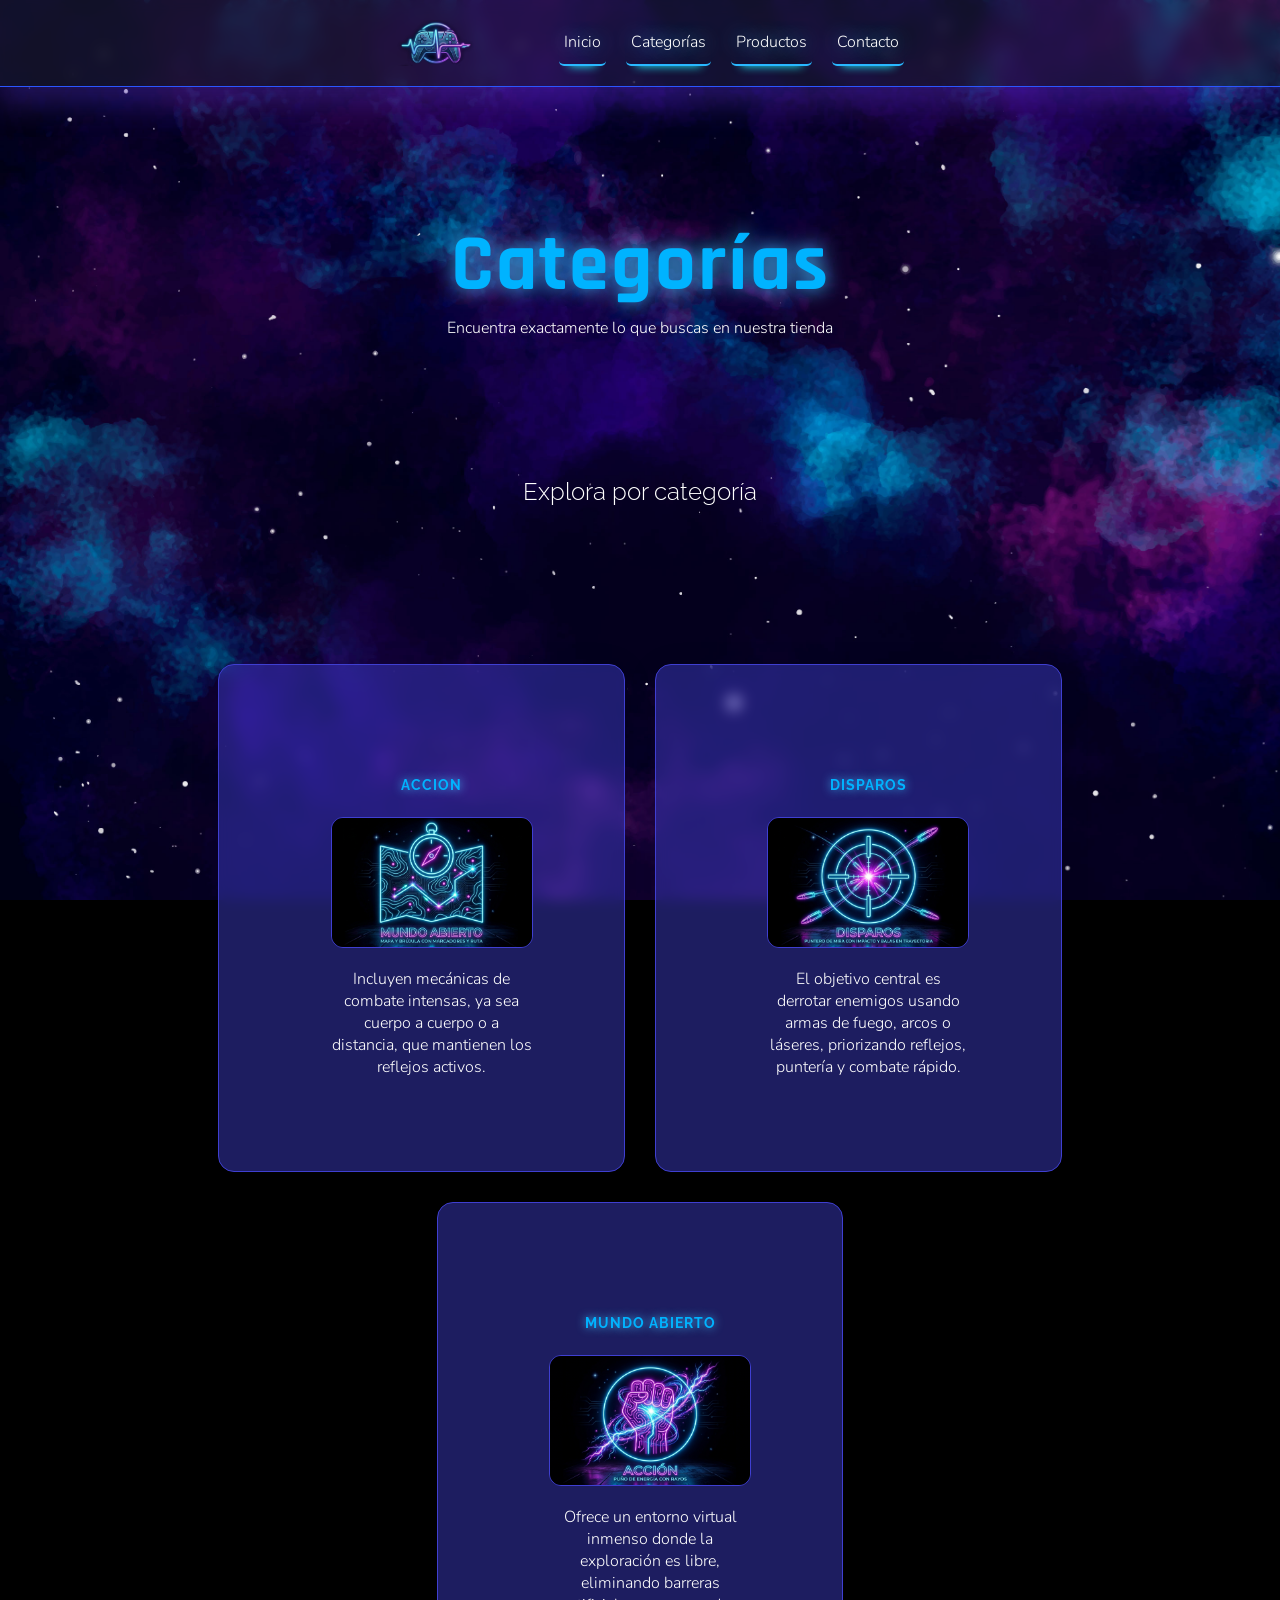
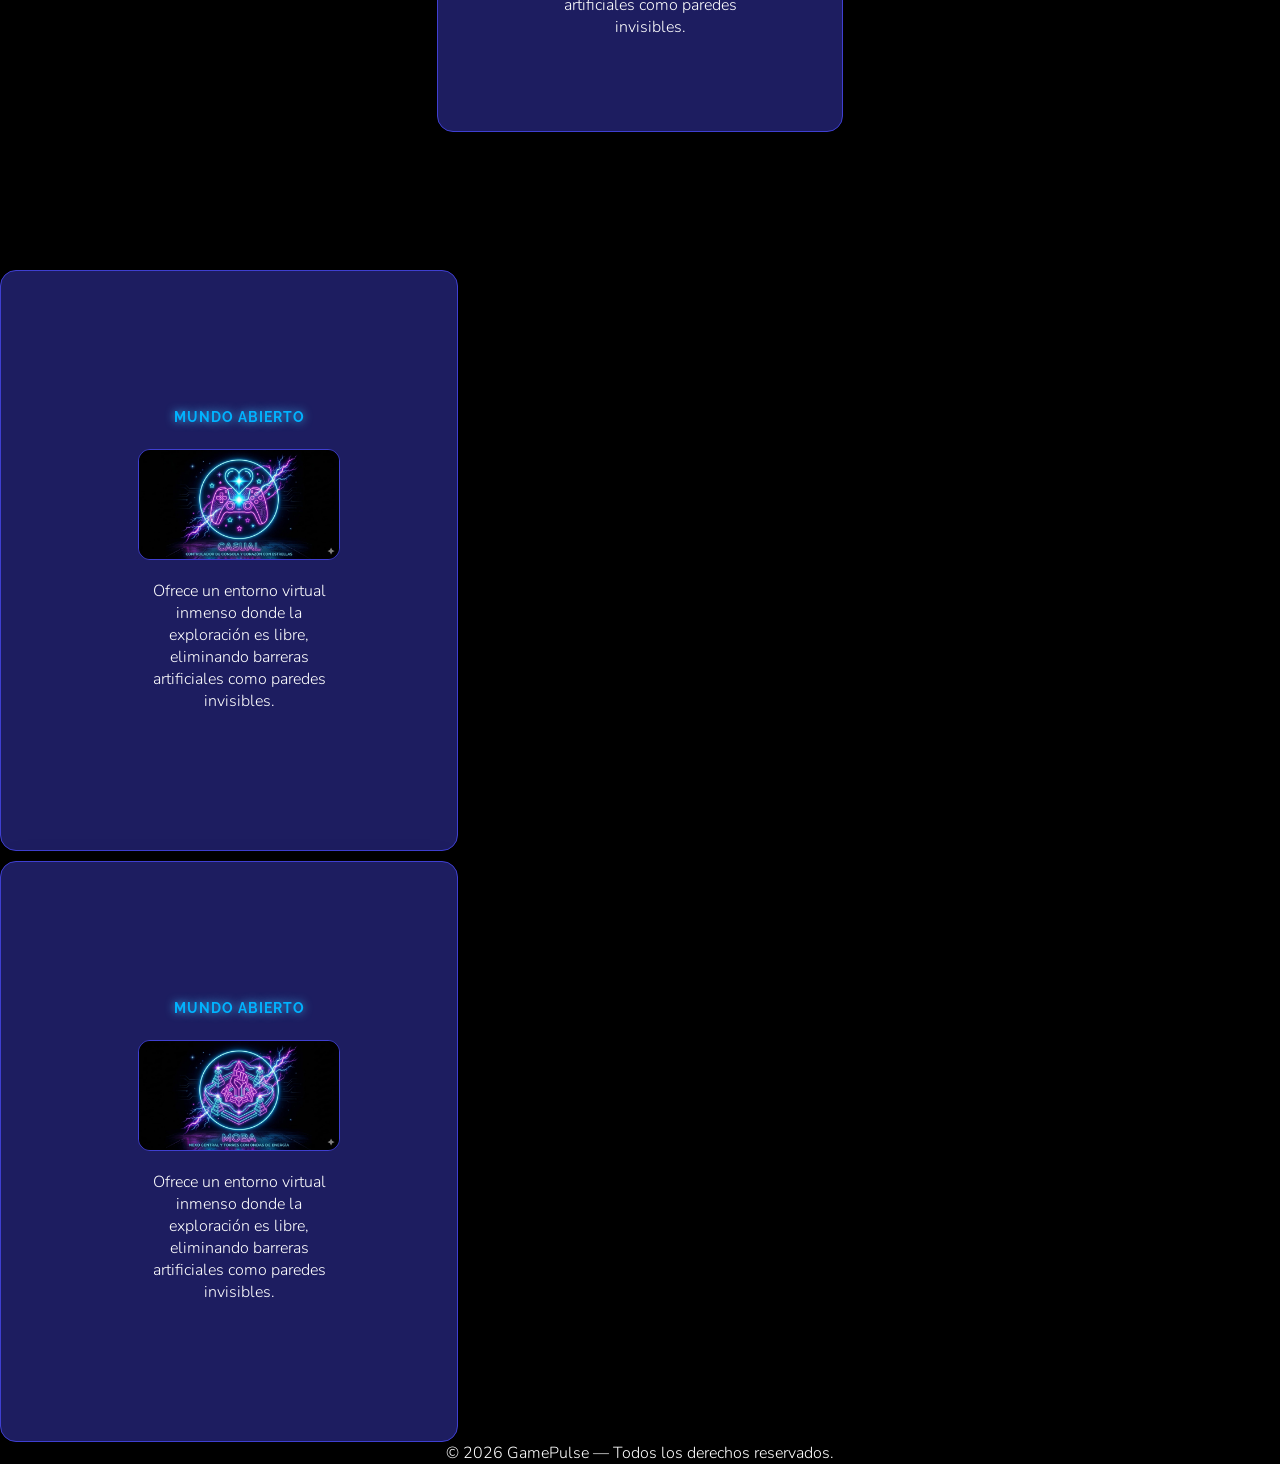
==== categorias.html @ c671c25f "trabajp cpmpleto" ====
<!DOCTYPE html>
<html lang="es">
<head>
  <meta charset="UTF-8" />
  <meta name="viewport" content="width=device-width, initial-scale=1.0" />
  <title>Categorías | GamePulse</title>
  <link rel="stylesheet" href="assets/css/Categorías y Contacto.css" />
</head>
<body>

  <header class="header-seccion">
    <div class="container header-div">
      <a href="index.html" class="logo">
        <img src="assets/img/logo.png" alt="">
      </a>
      <nav class="header-nav" aria-label="Navegación principal">
        <ul>
          <li id="inicio"><a href="index.html">Inicio</a></li>
          <li id="categorias"><a href="categorias.html" class="active">Categorías</a></li>
          <li id="productos"><a href="productos.html">Productos</a></li>
          <li id="contacto"><a href="contacto.html">Contacto</a></li>
        </ul>
      </nav>
    </div>
  </header>

  
  <main>
    <section class="categoria-seccion">
      <div class="container titulo-sitio">
        <h1>Categorías</h1>
        <p>Encuentra exactamente lo que buscas en nuestra tienda</p>
      </div>
      <h2 class="titulo-seccion">Explora por categoría</h2>
      <div class="categorias-div">
        <div class="opcion-div">
          <a href="productos.html" class="opcion-a">
            <h3>Accion</h3>
            <img src="assets/img/productos/categorias/accion.png" alt="Categoria-img">
            <p>
              Incluyen mecánicas de combate intensas, ya sea cuerpo a cuerpo o a distancia,
              que mantienen los reflejos activos.
            </p>
          </a>
        </div>
        <div class="opcion-div">
          <a href="productos.html" class="opcion-a">
            <h3>Disparos</h3>
            <img src="assets/img/productos/categorias/disparos.png" alt="Categoria-img">
            <p>
              El objetivo central es derrotar enemigos usando armas de fuego, arcos o láseres,
              priorizando reflejos, puntería y combate rápido.
            </p>
          </a>
        </div>
        <div class="opcion-div">
          <a href="productos.html" class="opcion-a">
            <h3>Mundo Abierto</h3>
            <img src="assets/img/productos/categorias/mundo.png" alt="Categoria-img">
            <p>
              Ofrece un entorno virtual inmenso donde la exploración es libre,
              eliminando barreras artificiales como paredes invisibles.
            </p>
          </a>
        </div>
      </div>
      <div class="opcion-div">
          <a href="productos.html" class="opcion-a">
            <h3>Mundo Abierto</h3>
            <img src="assets/img/productos/categorias/Casual.jpg" alt="Categoria-img">
            <p>
              Ofrece un entorno virtual inmenso donde la exploración es libre,
              eliminando barreras artificiales como paredes invisibles.
            </p>
          </a>
        </div>
      </div>
      <div class="opcion-div">
          <a href="productos.html" class="opcion-a">
            <h3>Mundo Abierto</h3>
            <img src="assets/img/productos/categorias/MOBA.jpg" alt="Categoria-img">
            <p>
              Ofrece un entorno virtual inmenso donde la exploración es libre,
              eliminando barreras artificiales como paredes invisibles.
            </p>
          </a>
        </div>
      </div>
    </section>

  </main>

  <footer class="sitio-footer">
    <div class="container div-footer">
      <p>&copy; 2026 GamePulse — Todos los derechos reservados.</p>
  </footer>

  <script src="assets/js/script.js"></script>
</body>
</html>
---- assets/css/Categorías y Contacto.css ----
@import url('https://fonts.googleapis.com/css2?family=Rajdhani:wght@700&family=Raleway:wght@300;700&family=Nunito:wght@300;400&display=swap');

*{
    margin: 0px;
    padding: 0px;
}

body{
    background-color: black;
    background-image: url("../img/fondo.jpg");
    background-size: cover;
    background-attachment: fixed; 
}

h1 {
    font-family: 'Rajdhani', sans-serif;
    font-weight: 700;
    font-size: 5rem;
    text-shadow: 0px 0px 20px #43c3ff;
    letter-spacing: 2px;
    text-align: center;
    color: rgb(0, 179, 255);
}

h2, h3 {
    font-family: 'Raleway', sans-serif;
    font-weight: 300;
    text-align: center;
    color: white;
}

h2 strong, .highlight {
    font-weight: 700;
    text-align: center;
    color: white;
}

p, label, input, textarea, li {
    font-family: 'Nunito', sans-serif;;
    font-weight: 300;
    text-align: center;
    color: white;
}

/*Header */

.header-seccion{
    padding: 10px;
    margin: 0px;
    background: rgba(38, 38, 65, 0.46);
    backdrop-filter: blur(6.8px);
    border-bottom: 1px solid rgb(43, 86, 255);
    box-shadow: 0px 15px 30px 2px rgba(100, 55, 223, 0.338);
    
}

.header-div{
    display: flex;
    flex-direction: row;
    gap: 5%;
    align-items: center;
    justify-content: center;
}

.header-div ul{
    display: flex;
    flex-direction: row;
    align-items: center;
    gap: 20px;
}

.header-div li{
    text-align: center;
    align-content: center;
    padding: 5px;
    text-shadow: 0px 0px 20px #43c3ff;
    border-bottom: 2px solid rgb(42, 184, 255);
    border-radius: 5px;
    width: 100%;
    min-height: 35px;
    list-style: none;
    box-shadow: 0px 10px 10px -10px #1ef4ff;
}


.header-div li:hover{
    border-color: #a51eff;
    box-shadow: 0px 15px 10px -10px #a51eff;
}

.logo{
    display: flex;
    flex-direction: column;
    align-items: center;
    justify-content: center;
    border-radius: 50%;
    padding: 10px;
    width: 100px;
    overflow: hidden;

}

.logo:hover{
    background-image: radial-gradient(circle, rgb(164, 32, 212) 22%, rgba(109, 111, 227, 0) 60%);
}

.logo img{
    object-fit: contain;
    width: 100%;
    height: 100%;
}


a{
    color: white;
    text-decoration: none;

}


/*Categorias tarjetas*/
.titulo-seccion{
    text-align: center;
    margin-bottom: 20px;
}

.categoria-seccion{
    display:flex;
    flex-direction: column;
    gap: 10px;
}

.categoria-seccion div{
    padding: 10%;

}


.categorias-div{
    display: flex;
    flex-direction: row;
    flex-wrap: wrap;
    justify-content: center;
    align-content: center;
    gap: 30px;
}

.opcion-div{
    width: 200px;
    padding: 10px;
    background: rgba(63, 63, 209, 0.46);
    border-radius: 16px;
    box-shadow: 0 4px 30px rgba(0, 0, 0, 0.1);
    backdrop-filter: blur(6.8px);
    border: 1px solid rgba(63, 63, 209, 1);
}



.opcion-a{
    display: flex;
    flex-direction: column;
    align-items: center;
    justify-content: center;
    width: 100%;
    height: 100%;
    padding: 10px;
    gap: 20px;
    overflow: hidden;
    
}

.opcion-a h3{
    font-family: 'Raleway', sans-serif;
    font-weight: 700;
    font-size: 0.85rem;
    text-transform: uppercase;
    letter-spacing: 1px;
    color: rgb(0, 179, 255);
    text-shadow: 0px 0px 10px #43c3ff;
    margin-bottom: 4px;
}

.opcion-a img{
    object-fit: cover;
    width: 100%;
    height: 100%;
    border-radius: 12px;
    border: 1px solid rgba(63, 63, 209, 1);
}

/*contacto*/

.contacto-div{
    display: flex;
    flex-direction: column;
    flex-wrap: wrap;
    justify-content: center;
    align-content: center;
    gap: 30px;
}

.contacto-div div{
    padding: 5%;
}

.contacto-ul{
    list-style: none;
}

/* Contacto */
.info-seccion {
    padding: 40px 20px;
}

.info-seccion p {
    max-width: 600px;
    margin: 0 auto 20px auto;
}

.contacto-ul li {
    background: rgba(63, 63, 209, 0.46);
    border: 1px solid rgba(63, 63, 209, 1);
    border-radius: 16px;
    backdrop-filter: blur(6.8px);
    box-shadow: 0 4px 30px rgba(0, 0, 0, 0.1);
    margin-bottom: 12px;
    max-width: 500px;
    margin-inline: auto;
    transition: border-color 0.3s, box-shadow 0.3s;
}

.contacto-ul li:hover {
    border-color: #a51eff;
    box-shadow: 0 0 20px rgba(165, 30, 255, 0.3);
}

.contacto-ul li div {
    padding: 16px 24px;
}

.contacto-ul h3 {
    font-family: 'Raleway', sans-serif;
    font-weight: 700;
    font-size: 0.85rem;
    text-transform: uppercase;
    letter-spacing: 1px;
    color: rgb(0, 179, 255);
    text-shadow: 0px 0px 10px #43c3ff;
    margin-bottom: 4px;
}

.contacto-ul p {
    font-size: 0.95rem;
    color: #d0d0e8;
}

/* Sección del formulario */
.contacto-seccion {
    padding: 20px 20px 60px 20px;
    max-width: 620px;
    margin: 0 auto;
}

/* Mensaje de éxito */
.form-success {
    background: rgba(0, 229, 100, 0.15);
    border: 1px solid rgba(0, 229, 100, 0.5);
    border-radius: 10px;
    padding: 14px 20px;
    margin-bottom: 24px;
    font-family: 'Nunito', sans-serif;
    font-weight: 400;
    color: #00e564;
    text-align: center;
}

/* Grupo de campo */
.form-group {
    display: flex;
    flex-direction: column;
    gap: 6px;
    margin-bottom: 20px;
    text-align: left;
}

.form-group label {
    font-family: 'Raleway', sans-serif;
    font-weight: 700;
    font-size: 0.85rem;
    text-transform: uppercase;
    letter-spacing: 1px;
    color: rgb(0, 179, 255);
    text-align: left;
}

.required {
    color: #ff4b6e;
}

/* Inputs y textarea */
.form-group input,
.form-group textarea {
    background: rgba(38, 38, 65, 0.6);
    border: 1px solid rgba(63, 63, 209, 1);
    border-radius: 10px;
    padding: 12px 16px;
    font-family: 'Nunito', sans-serif;
    font-weight: 300;
    font-size: 0.95rem;
    color: white;
    text-align: left;
    outline: none;
    transition: border-color 0.3s, box-shadow 0.3s;
    width: 100%;
}

.form-group input::placeholder,
.form-group textarea::placeholder {
    color: rgba(255, 255, 255, 0.3);
}

.form-group input:focus,
.form-group textarea:focus {
    border-color: rgb(42, 184, 255);
    box-shadow: 0 0 12px rgba(42, 184, 255, 0.25);
}

.form-group textarea {
    resize: vertical;
    min-height: 120px;
}

/* Error de campo */
.form-error {
    font-family: 'Nunito', sans-serif;
    font-size: 0.8rem;
    color: #ff4b6e;
    text-align: left;
    min-height: 16px;
}

/* Input con error */
.input-error {
    border-color: #ff4b6e !important;
    box-shadow: 0 0 10px rgba(255, 75, 110, 0.3) !important;
}

/* Botón enviar */
.btn {
    display: inline-block;
    padding: 12px 24px;
    border-radius: 10px;
    font-family: 'Raleway', sans-serif;
    font-weight: 700;
    font-size: 1rem;
    letter-spacing: 1px;
    cursor: pointer;
    border: none;
    transition: 0.3s ease;
    background: rgb(42, 184, 255);
    color: #000;
}



.btn-primary:hover {
    background: #33ecff;
    box-shadow: 0 0 20px rgba(42, 184, 255, 0.5);
    transform: translateY(-2px);
}

.btn-full {
    width: 100%;
    text-align: center;
}

/*Footer*/

footer{
    position: relative;
    bottom: 0px;
}
/* ===========================
   RESPONSIVE
   =========================== */

/* Tablet */
@media (max-width: 768px) {

    h1 {
        font-size: 3rem;
    }

    /* Header */
    .header-div {
        flex-direction: column;
        gap: 10px;
    }

    .header-div ul {
        flex-wrap: wrap;
        justify-content: center;
        gap: 10px;
    }

    /* Categorías */
    .categoria-seccion div {
        padding: 5%;
    }

    .categorias-div {
        gap: 20px;
    }

    .opcion-div {
        width: 160px
    }

    /* Contacto */

    .info-seccion {
        padding: 24px 16px;
    }

    .contacto-seccion {
        padding: 16px 16px 40px 16px;
        max-width: 500px;
    }

    .contacto-ul li {
        max-width: 100%;
    }

    /* Footer */
    footer {
        text-align: center;
        padding: 16px;
    }
}

/* Mobile */
@media (max-width: 480px) {

    h1 {
        font-size: 2.2rem;
        letter-spacing: 1px;
    }

    h2 {
        font-size: 1.2rem;
    }

    /* Categorías: una por fila */
    .categorias-div {
        flex-direction: column;
        align-items: center;
    }

    .opcion-div {
        width: 90%;
        max-width: 320px;
    }

    /* Contacto */
    .contacto-seccion {
        max-width: 320px;
    }

    .contacto-div {
        gap: 16px;
    }

    .contacto-ul li div {
        padding: 12px 16px;
    }

    .btn {
        font-size: 0.9rem;
        padding: 10px 16px;
    }
}
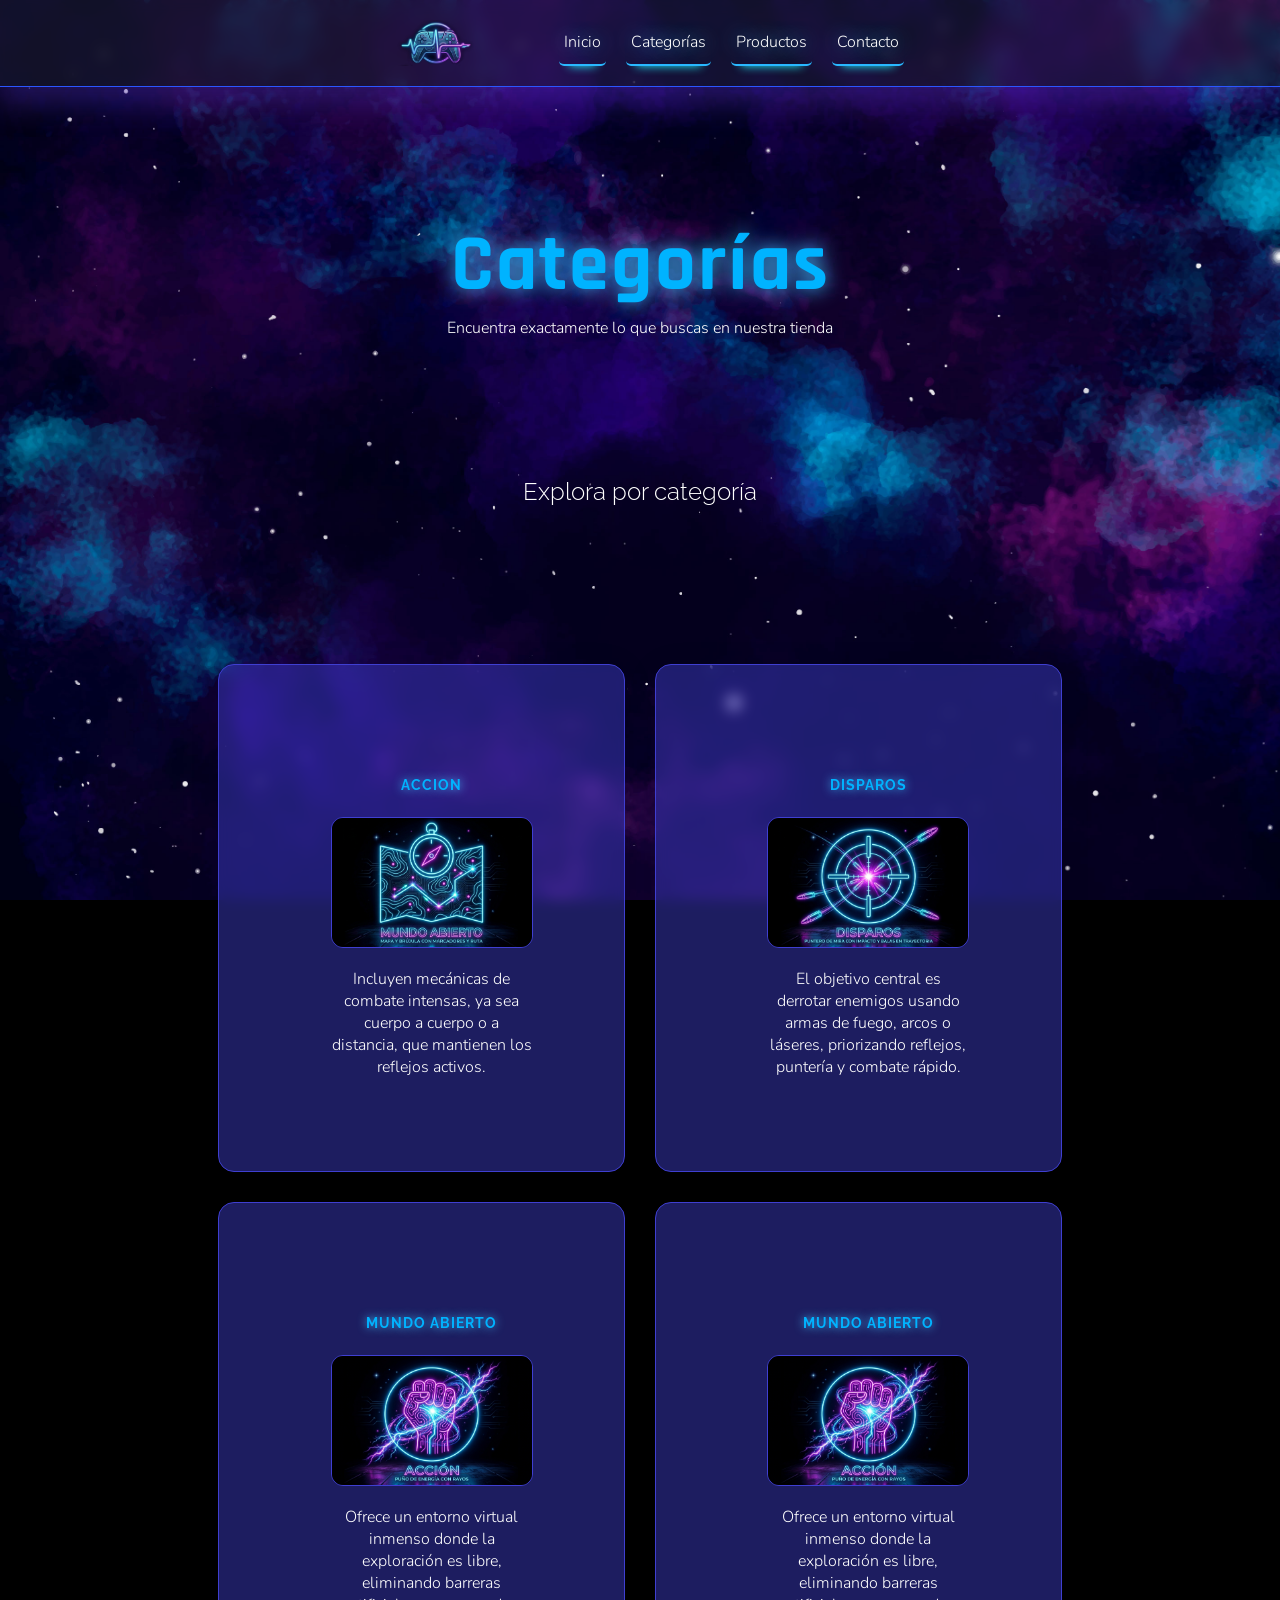
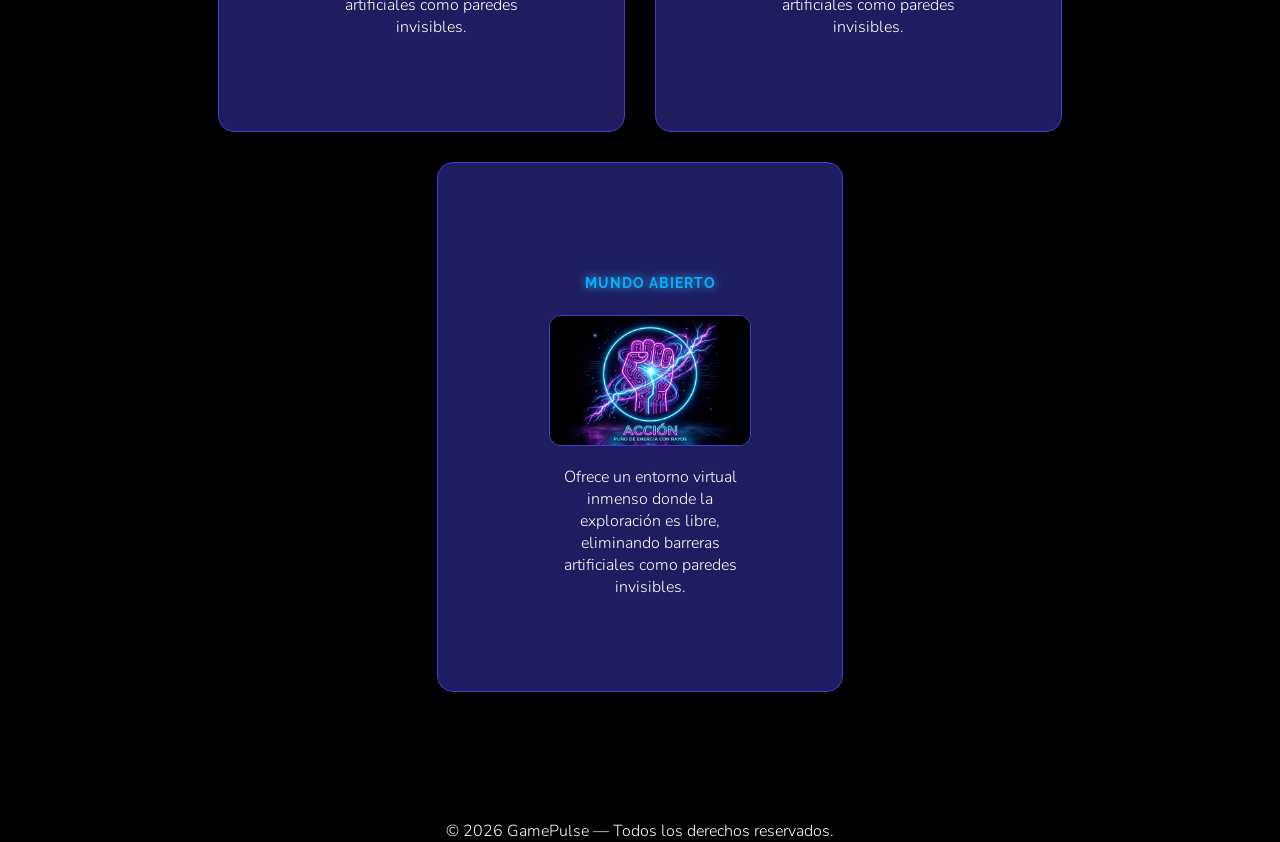
==== commit f5aa119f: "final" ====
--- a/categorias.html
+++ b/categorias.html
@@ -63,11 +63,20 @@
             </p>
           </a>
         </div>
-      </div>
-      <div class="opcion-div">
+        <div class="opcion-div">
           <a href="productos.html" class="opcion-a">
             <h3>Mundo Abierto</h3>
-            <img src="assets/img/productos/categorias/Casual.jpg" alt="Categoria-img">
+            <img src="assets/img/productos/categorias/mundo.png" alt="Categoria-img">
+            <p>
+              Ofrece un entorno virtual inmenso donde la exploración es libre,
+              eliminando barreras artificiales como paredes invisibles.
+            </p>
+          </a>
+        </div>
+        <div class="opcion-div">
+          <a href="productos.html" class="opcion-a">
+            <h3>Mundo Abierto</h3>
+            <img src="assets/img/productos/categorias/mundo.png" alt="Categoria-img">
             <p>
               Ofrece un entorno virtual inmenso donde la exploración es libre,
               eliminando barreras artificiales como paredes invisibles.
@@ -75,17 +84,7 @@
           </a>
         </div>
       </div>
-      <div class="opcion-div">
-          <a href="productos.html" class="opcion-a">
-            <h3>Mundo Abierto</h3>
-            <img src="assets/img/productos/categorias/MOBA.jpg" alt="Categoria-img">
-            <p>
-              Ofrece un entorno virtual inmenso donde la exploración es libre,
-              eliminando barreras artificiales como paredes invisibles.
-            </p>
-          </a>
-        </div>
-      </div>
+      
     </section>
 
   </main>
--- a/assets/css/Categorías y Contacto.css
+++ b/assets/css/Categorías y Contacto.css
@@ -394,8 +394,7 @@
 
     /* Header */
     .header-div {
-        flex-direction: column;
-        gap: 10px;
+        gap: 5px;
     }
 
     .header-div ul {
@@ -403,6 +402,9 @@
         justify-content: center;
         gap: 10px;
     }
+    .header-div ul li {
+        max-width: 70px;
+    }
 
     /* Categorías */
     .categoria-seccion div {
@@ -479,4 +481,9 @@
         font-size: 0.9rem;
         padding: 10px 16px;
     }
-}+}
+footer{
+    position: relative;
+    bottom: 0px;
+}
+
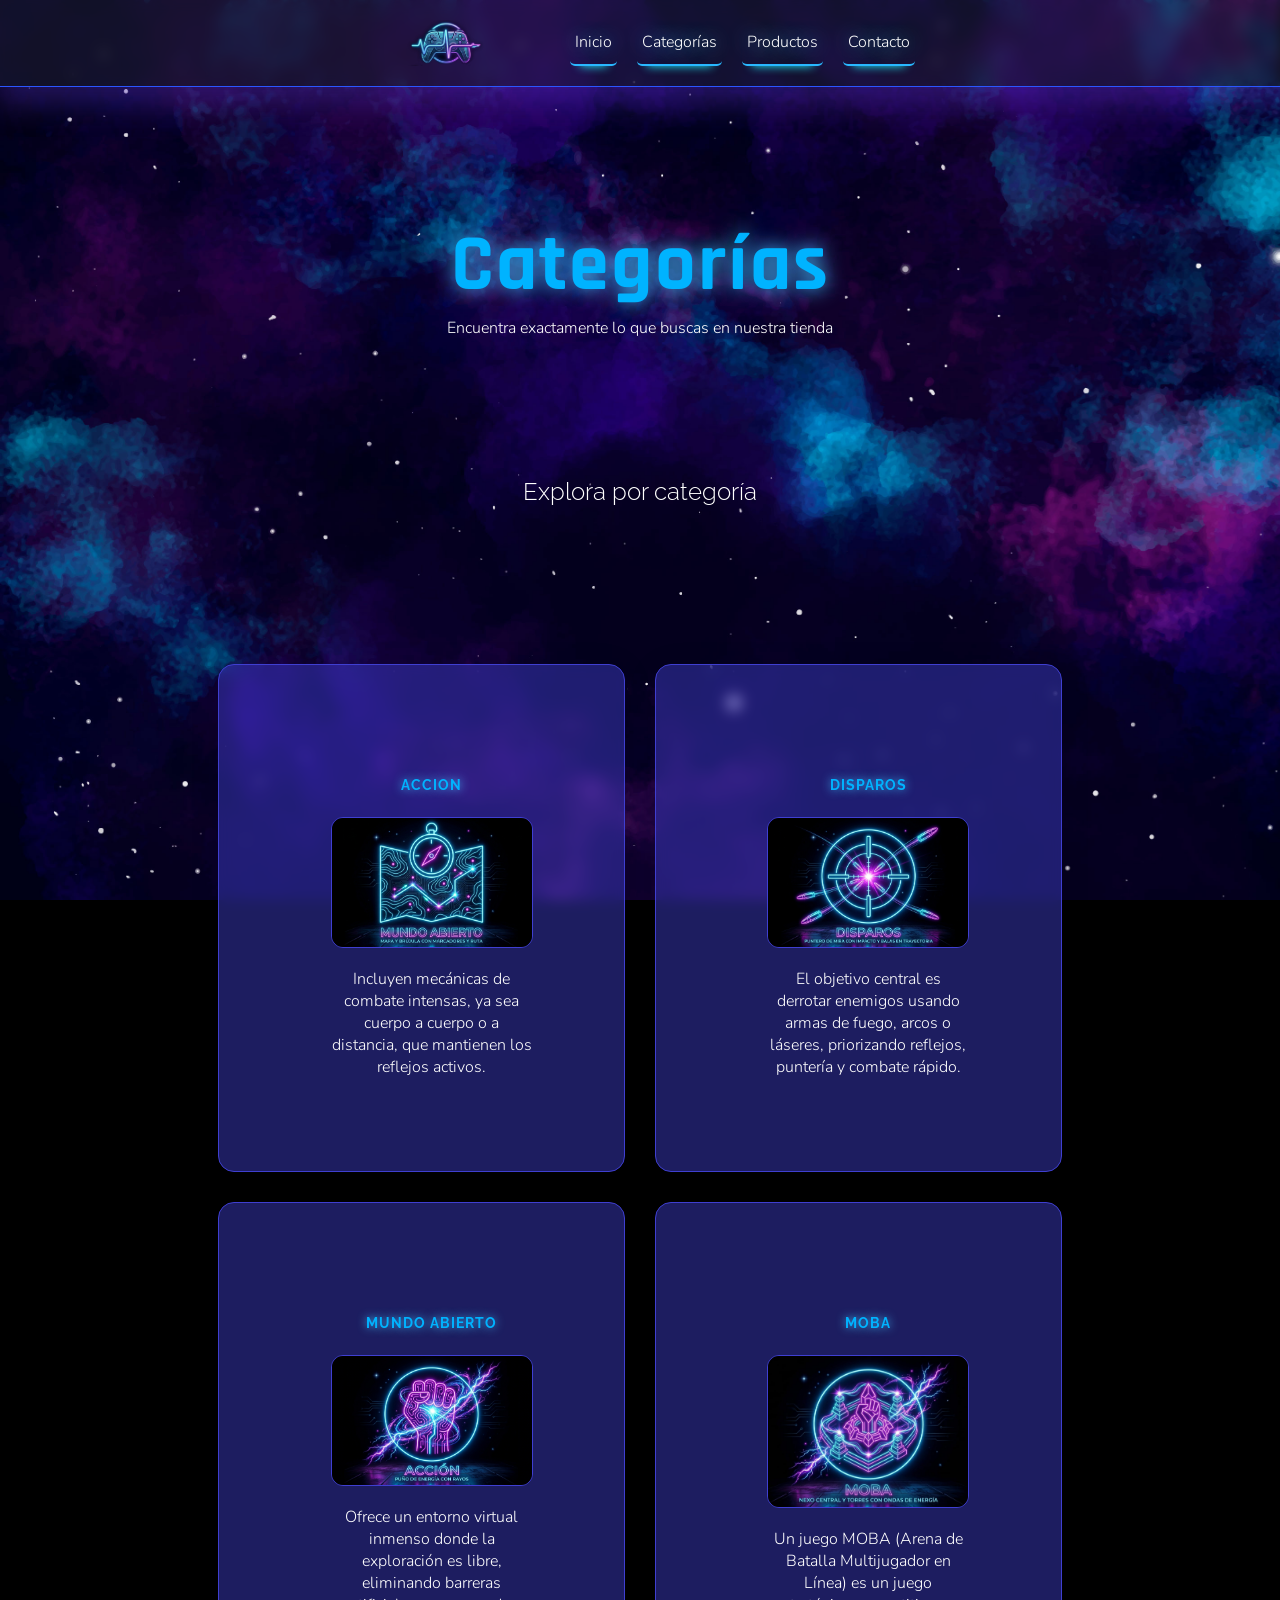
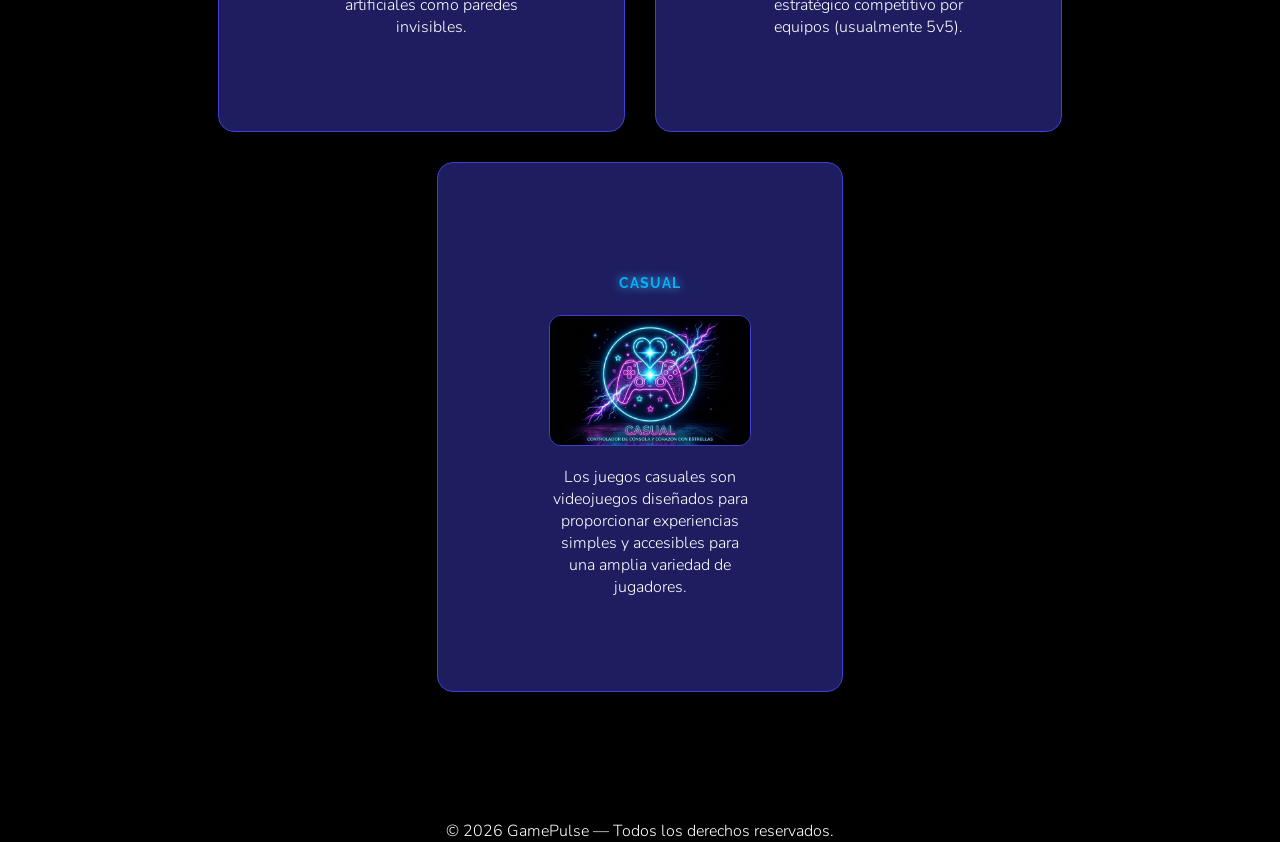
==== commit f51e9cb1: "cambios en categorias" ====
--- a/categorias.html
+++ b/categorias.html
@@ -65,21 +65,20 @@
         </div>
         <div class="opcion-div">
           <a href="productos.html" class="opcion-a">
-            <h3>Mundo Abierto</h3>
-            <img src="assets/img/productos/categorias/mundo.png" alt="Categoria-img">
+            <h3>MOBA</h3>
+            <img src="assets/img/productos/categorias/MOBA.jpg" alt="Categoria-img">
             <p>
-              Ofrece un entorno virtual inmenso donde la exploración es libre,
-              eliminando barreras artificiales como paredes invisibles.
+              Un juego MOBA (Arena de Batalla Multijugador en Línea) es un juego estratégico competitivo por equipos (usualmente 5v5).
             </p>
           </a>
         </div>
         <div class="opcion-div">
           <a href="productos.html" class="opcion-a">
-            <h3>Mundo Abierto</h3>
-            <img src="assets/img/productos/categorias/mundo.png" alt="Categoria-img">
+            <h3>Casual</h3>
+            <img src="assets/img/productos/categorias/Casual.jpg" alt="Categoria-img">
             <p>
-              Ofrece un entorno virtual inmenso donde la exploración es libre,
-              eliminando barreras artificiales como paredes invisibles.
+              Los juegos casuales son videojuegos diseñados para proporcionar experiencias simples y accesibles para una amplia variedad
+              de jugadores.
             </p>
           </a>
         </div>
--- a/assets/css/Categorías y Contacto.css
+++ b/assets/css/Categorías y Contacto.css
@@ -45,6 +45,12 @@
 /*Header */
 
 .header-seccion{
+    position: sticky;
+    top: 0;
+    left: 0;
+    right: 0;
+    width: 100%;
+    z-index: 1000;    
     padding: 10px;
     margin: 0px;
     background: rgba(38, 38, 65, 0.46);
@@ -470,12 +476,18 @@
     }
 
     .contacto-div {
-        gap: 16px;
+        gap: 14px;
     }
 
     .contacto-ul li div {
         padding: 12px 16px;
     }
+
+    .form-group input,
+    .form-group textarea {
+        width: 90%;
+    }
+
 
     .btn {
         font-size: 0.9rem;
